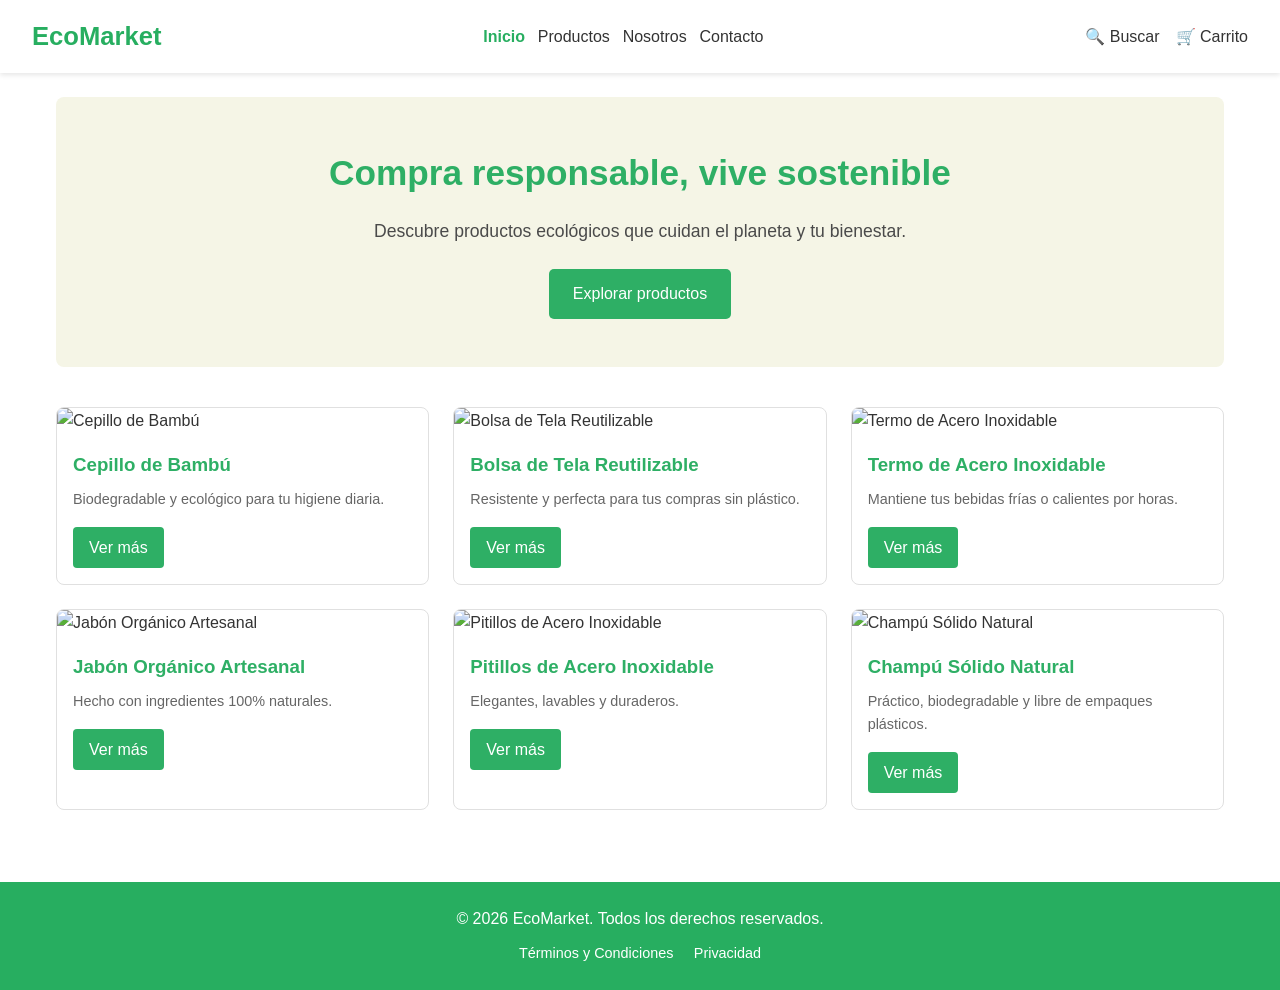
==== index.html @ b528566e "fix: corregir diseño responsive, rutas css y anclar footer al fondo de la pantalla" ====
<!DOCTYPE html>
<html lang="es">
<head>
  <meta charset="UTF-8">
  <meta name="viewport" content="width=device-width, initial-scale=1.0">
  <title>EcoMarket - Inicio</title>
  <link rel="stylesheet" href="Css/main.css">
  <link rel="stylesheet" href="Css/layout.css">
  <link rel="stylesheet" href="Css/components.css">
  <link rel="stylesheet" href="Css/animations.css">
</head>
<body>

  <!-- Encabezado -->
  <header class="header">
    <div class="logo">EcoMarket</div>
    <nav class="nav">
      <a href="index.html" class="active">Inicio</a>
      <a href="Views/productos.html">Productos</a>
      <a href="Views/sobre-nosotros.html">Nosotros</a>
      <a href="Views/contacto.html">Contacto</a>
    </nav>
    <div class="header-actions">
      <a href="Views/productos.html">🔍 Buscar</a>
      <a href="Views/contacto.html">🛒 Carrito</a>
    </div>
  </header>

  <!-- Contenido Principal -->
  <main class="container">

    <!-- Hero Banner -->
    <section class="hero-section">
      <h1>Compra responsable, vive sostenible</h1>
      <p>Descubre productos ecológicos que cuidan el planeta y tu bienestar.</p>
      <a href="Views/productos.html" class="btn btn-hero">Explorar productos</a>
    </section>

    <!-- Grid de Productos -->
    <div class="product-grid">

      <!-- Producto 1 -->
      <article class="card">
        <img src="Img/products/cepillo.jpg" alt="Cepillo de Bambú" class="card-img">
        <div class="card-body">
          <h3>Cepillo de Bambú</h3>
          <p class="card-desc">Biodegradable y ecológico para tu higiene diaria.</p>
          <a href="Views/productos.html" class="btn">Ver más</a>
        </div>
      </article>

      <!-- Producto 2 -->
      <article class="card">
        <img src="Img/products/bolsa.jpg" alt="Bolsa de Tela Reutilizable" class="card-img">
        <div class="card-body">
          <h3>Bolsa de Tela Reutilizable</h3>
          <p class="card-desc">Resistente y perfecta para tus compras sin plástico.</p>
          <a href="Views/productos.html" class="btn">Ver más</a>
        </div>
      </article>

      <!-- Producto 3 -->
      <article class="card">
        <img src="Img/products/termo.jpg" alt="Termo de Acero Inoxidable" class="card-img">
        <div class="card-body">
          <h3>Termo de Acero Inoxidable</h3>
          <p class="card-desc">Mantiene tus bebidas frías o calientes por horas.</p>
          <a href="Views/productos.html" class="btn">Ver más</a>
        </div>
      </article>

      <!-- Producto 4 -->
      <article class="card">
        <img src="Img/products/jabon.jpg" alt="Jabón Orgánico Artesanal" class="card-img">
        <div class="card-body">
          <h3>Jabón Orgánico Artesanal</h3>
          <p class="card-desc">Hecho con ingredientes 100% naturales.</p>
          <a href="Views/productos.html" class="btn">Ver más</a>
        </div>
      </article>

      <!-- Producto 5 -->
      <article class="card">
        <img src="Img/products/pitillos.jpg" alt="Pitillos de Acero Inoxidable" class="card-img">
        <div class="card-body">
          <h3>Pitillos de Acero Inoxidable</h3>
          <p class="card-desc">Elegantes, lavables y duraderos.</p>
          <a href="Views/productos.html" class="btn">Ver más</a>
        </div>
      </article>

      <!-- Producto 6 -->
      <article class="card">
        <img src="Img/products/champu.jpg" alt="Champú Sólido Natural" class="card-img">
        <div class="card-body">
          <h3>Champú Sólido Natural</h3>
          <p class="card-desc">Práctico, biodegradable y libre de empaques plásticos.</p>
          <a href="Views/productos.html" class="btn">Ver más</a>
        </div>
      </article>

    </div>

  </main>

  <!-- Pie de Página -->
  <footer class="footer footer-home">
    <p>&copy; 2026 EcoMarket. Todos los derechos reservados.</p>
    <div class="footer-links">
      <a href="#">Términos y Condiciones</a>
      <a href="#">Privacidad</a>
    </div>
  </footer>

</body>
</html>
---- Css/main.css ----
/* Reset básico y variables de color */
* {
  margin: 0;
  padding: 0;
  box-sizing: border-box;
  font-family: 'Segoe UI', Tahoma, Geneva, Verdana, sans-serif;
}

:root {
  --color-primary: #2ecc71;
  --color-dark: #27ae60;
  --color-bg: #f5f5dc;
  --color-text: #333333;
}

html, body {
  height: 100%;
}

body {
  background-color: #ffffff;
  color: var(--color-text);
  line-height: 1.6;
  display: flex;
  flex-direction: column;
  min-height: 100vh;
}

main.container {
  flex: 1;
}

.footer {
  margin-top: auto;
}
---- Css/layout.css ----
/* ==========================================
   LAYOUT GENERAL (Versión Celular Primero)
   ========================================== */

/* Asegurar altura completa para empujar el footer */
html, body {
  height: 100%;
  margin: 0;
}

body {
  display: flex;
  flex-direction: column;
  min-height: 100vh;
}

.header {
  display: flex;
  flex-direction: column;
  align-items: center;
  gap: 1rem;
  padding: 1rem;
  background-color: #ffffff;
  box-shadow: 0 2px 5px rgba(0,0,0,0.1);
  position: sticky;
  top: 0;
  z-index: 100;
}

.logo {
  font-size: 1.6rem;
  font-weight: bold;
  color: var(--color-dark);
}

.nav {
  display: flex;
  flex-wrap: wrap;
  justify-content: center;
  gap: 0.8rem;
}

.nav a {
  text-decoration: none;
  color: var(--color-text);
  font-weight: 500;
}

.nav a.active {
  color: var(--color-dark);
  font-weight: bold;
}

.header-actions {
  display: flex;
  gap: 1rem;
}

.header-actions a {
  text-decoration: none;
  color: var(--color-text);
}

/* --- BANNER HERO --- */
.hero {
  /* Imagen de fondo con filtro claro sobrepuesto para mantener legibilidad */
  background-image: linear-gradient(rgba(245, 245, 220, 0.75), rgba(245, 245, 220, 0.75)), url('../Img/hero/banner.png');
  background-size: cover;
  background-position: center;
  background-repeat: no-repeat;
  padding: 80px 20px;
  text-align: center;
  display: flex;
  align-items: center;
  justify-content: center;
}

.hero-content h1 {
  color: #2e7d32; /* Color verde del título */
  font-size: 2.5rem;
  margin-bottom: 15px;
}

.hero-content p {
  color: #333333;
  font-size: 1.1rem;
  margin-bottom: 25px;
}

.container {
  padding: 1.5rem 1rem;
  max-width: 1200px;
  margin: 0 auto;
  flex: 1; /* Hace que el contenido crezca y empuje el footer al fondo */
  width: 100%;
}

.section-title {
  text-align: center;
  margin-bottom: 1.5rem;
  color: var(--color-dark);
}

.product-grid {
  display: grid;
  grid-template-columns: 1fr;
  gap: 1.5rem;
}

.footer {
  background-color: var(--color-dark);
  color: #ffffff;
  text-align: center;
  padding: 1.5rem 1rem;
  margin-top: auto; /* Mantiene el footer pegado abajo */
}

.footer-links {
  margin-top: 0.5rem;
}

.footer a {
  color: #ffffff;
  margin: 0 8px;
  text-decoration: none;
  font-size: 0.9rem;
}

/* ==========================================
   MEDIA QUERIES (Adaptación para PC)
   ========================================== */
@media (min-width: 768px) {
  .header {
    flex-direction: row;
    justify-content: space-between;
    padding: 1rem 2rem;
  }

  .hero h1 {
    font-size: 2.5rem;
  }

  .hero p {
    font-size: 1.2rem;
  }

  .product-grid {
    grid-template-columns: repeat(2, 1fr);
  }
}

@media (min-width: 1024px) {
  .product-grid {
    grid-template-columns: repeat(3, 1fr);
  }
}
---- Css/components.css ----
/* Banner principal */
.banner {
  background-color: #f5f5e6;
  text-align: center;
  padding: 40px 20px;
  margin: 20px auto;
  max-width: 1000px;
  border-radius: 8px;
}

.banner h1 {
  color: #2eaf65;
  font-size: 32px;
  margin-bottom: 15px;
}

.banner p {
  color: #333333;
  font-size: 18px;
  margin-bottom: 20px;
}

.boton-banner {
  background-color: #2eaf65;
  color: white;
  padding: 10px 20px;
  text-decoration: none;
  border-radius: 5px;
  display: inline-block;
  font-weight: bold;
}

/* Grilla de Productos */
.contenedor-productos {
  display: flex;
  flex-wrap: wrap;
  justify-content: center;
  gap: 20px;
  max-width: 1000px;
  margin: 0 auto 40px auto;
}

/* Tarjetas */
.tarjeta {
  background-color: #ffffff;
  border: 1px solid #e0e0e0;
  border-radius: 8px;
  width: 300px;
  padding-bottom: 15px;
  text-align: left;
  box-shadow: 0px 2px 5px rgba(0,0,0,0.05);
}

.tarjeta img {
  width: 100%;
  height: 180px;
  background-color: #e0e0e0; /* Color gris de relleno mientras carga la imagen */
  object-fit: cover;
  border-top-left-radius: 8px;
  border-top-right-radius: 8px;
}

.tarjeta h3 {
  color: #2eaf65;
  font-size: 20px;
  margin: 15px 15px 5px 15px;
}

.tarjeta p {
  color: #666666;
  font-size: 14px;
  margin: 0 15px 15px 15px;
}

.boton-tarjeta {
  background-color: #2eaf65;
  color: white;
  padding: 8px 15px;
  text-decoration: none;
  border-radius: 4px;
  margin-left: 15px;
  display: inline-block;
  font-size: 14px;
}

/* --- Estilos del Inicio (Hero y Tarjetas) --- */

/* Hero Banner */
.hero-section {
  background-color: #f5f5e6;
  padding: 3rem 1rem;
  text-align: center;
  border-radius: 8px;
  margin-bottom: 2.5rem;
}

.hero-section h1 {
  color: #2eaf65;
  font-size: 2.2rem;
  margin-bottom: 1rem;
  font-weight: bold;
}

.hero-section p {
  color: #4a4a4a;
  margin-bottom: 1.5rem;
  font-size: 1.1rem;
}

.btn-hero {
  background-color: #2eaf65;
  color: white;
  padding: 0.75rem 1.5rem;
  border-radius: 5px;
  text-decoration: none;
  display: inline-block;
}

/* Grid de Productos */
.product-grid {
  display: grid;
  grid-template-columns: repeat(auto-fit, minmax(280px, 1fr));
  gap: 1.5rem;
}

/* Tarjetas de Productos */
.card {
  border: 1px solid #e0e0e0;
  border-radius: 8px;
  overflow: hidden;
  background: #fff;
}

.card-img {
  width: 100%;
  height: 200px;
  object-fit: cover;
}

.card-body {
  padding: 1rem;
}

.card-body h3 {
  color: #2eaf65;
  margin-bottom: 0.5rem;
}

.card-desc {
  color: #666;
  font-size: 0.9rem;
  margin-bottom: 1rem;
}

/* Botones en las tarjetas */
.card .btn {
  background-color: #2eaf65;
  color: white;
  border: none;
  padding: 0.5rem 1rem;
  border-radius: 4px;
  text-decoration: none;
  display: inline-block;
}

/* Margen del Footer en el Home */
.footer-home {
  margin-top: 3rem;
}

/* --- Estilos para Contacto y Filtros --- */

/* Sección de Contacto */
.contact-section {
  max-width: 600px;
  margin: 0 auto;
  padding: 2rem 1rem;
}

.contact-desc {
  text-align: center;
  color: #666;
  margin-bottom: 2rem;
}

.contact-form {
  display: flex;
  flex-direction: column;
  gap: 1.2rem;
  background: #fff;
  padding: 2rem;
  border-radius: 8px;
  border: 1px solid #e0e0e0;
  box-shadow: 0 2px 5px rgba(0,0,0,0.05);
}

.form-group {
  display: flex;
  flex-direction: column;
  gap: 0.4rem;
}

.form-group label {
  font-weight: bold;
  color: #333;
  font-size: 0.95rem;
}

.form-group input,
.form-group textarea {
  padding: 0.75rem;
  border: 1px solid #ccc;
  border-radius: 4px;
  font-size: 1rem;
  font-family: inherit;
}

.form-group input:focus,
.form-group textarea:focus {
  outline: none;
  border-color: #2eaf65;
}

/* Barra de Filtros en Productos */
.filters-bar {
  display: flex;
  justify-content: center;
  gap: 1rem;
  margin-bottom: 2rem;
  flex-wrap: wrap;
}

.filter-btn {
  padding: 0.5rem 1rem;
  background-color: #f1f1f1;
  color: #333;
  text-decoration: none;
  border-radius: 4px;
  font-size: 0.9rem;
  transition: background 0.3s;
}

.filter-btn:hover,
.filter-btn.active {
  background-color: #2eaf65;
  color: white;
}
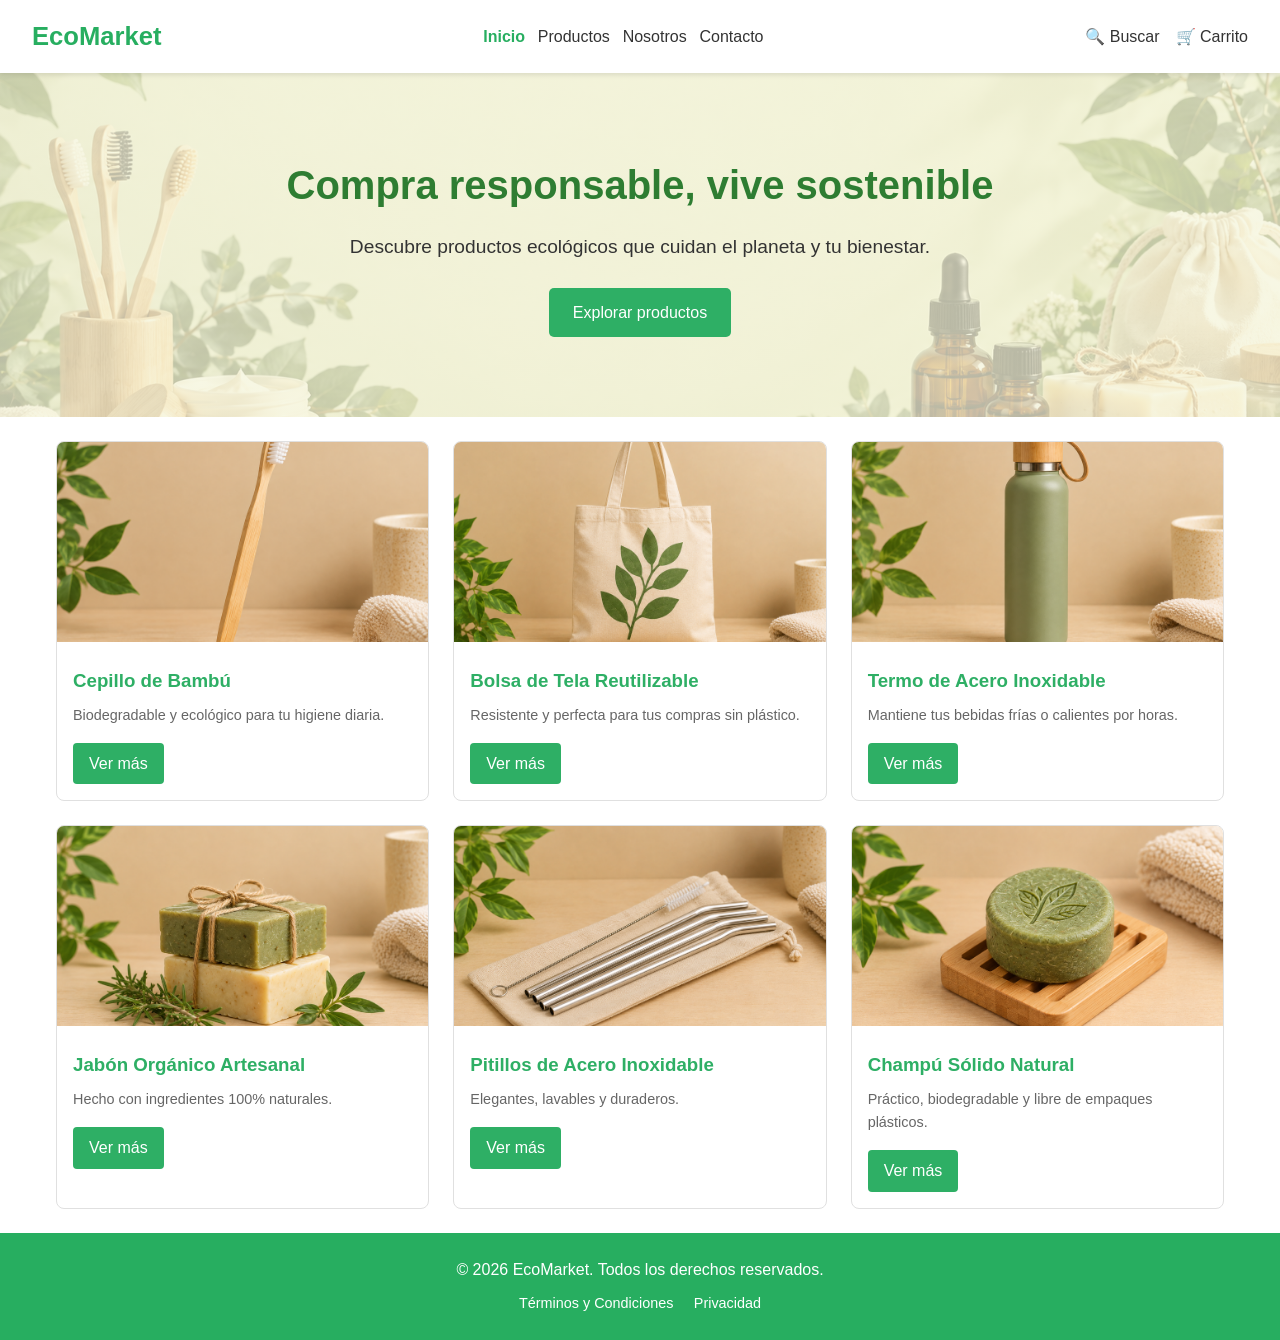
==== commit 82988223: "feat: completar diseño responsive, banner y documentación de EcoMarket" ====
--- a/index.html
+++ b/index.html
@@ -27,22 +27,24 @@
     </div>
   </header>
 
-  <!-- Contenido Principal -->
-  <main class="container">
-
-    <!-- Hero Banner -->
-    <section class="hero-section">
+  <!-- Banner Hero con Imagen de Fondo -->
+  <section class="hero">
+    <div class="hero-content">
       <h1>Compra responsable, vive sostenible</h1>
       <p>Descubre productos ecológicos que cuidan el planeta y tu bienestar.</p>
       <a href="Views/productos.html" class="btn btn-hero">Explorar productos</a>
-    </section>
+    </div>
+  </section>
+
+  <!-- Contenido Principal -->
+  <main class="container">
 
     <!-- Grid de Productos -->
     <div class="product-grid">
 
       <!-- Producto 1 -->
       <article class="card">
-        <img src="Img/products/cepillo.jpg" alt="Cepillo de Bambú" class="card-img">
+        <img src="Img/products/cepillo.png" alt="Cepillo de Bambú" class="card-img">
         <div class="card-body">
           <h3>Cepillo de Bambú</h3>
           <p class="card-desc">Biodegradable y ecológico para tu higiene diaria.</p>
@@ -52,7 +54,7 @@
 
       <!-- Producto 2 -->
       <article class="card">
-        <img src="Img/products/bolsa.jpg" alt="Bolsa de Tela Reutilizable" class="card-img">
+        <img src="Img/products/bolsa.png" alt="Bolsa de Tela Reutilizable" class="card-img">
         <div class="card-body">
           <h3>Bolsa de Tela Reutilizable</h3>
           <p class="card-desc">Resistente y perfecta para tus compras sin plástico.</p>
@@ -62,7 +64,7 @@
 
       <!-- Producto 3 -->
       <article class="card">
-        <img src="Img/products/termo.jpg" alt="Termo de Acero Inoxidable" class="card-img">
+        <img src="Img/products/termo.png" alt="Termo de Acero Inoxidable" class="card-img">
         <div class="card-body">
           <h3>Termo de Acero Inoxidable</h3>
           <p class="card-desc">Mantiene tus bebidas frías o calientes por horas.</p>
@@ -72,7 +74,7 @@
 
       <!-- Producto 4 -->
       <article class="card">
-        <img src="Img/products/jabon.jpg" alt="Jabón Orgánico Artesanal" class="card-img">
+        <img src="Img/products/jabon.png" alt="Jabón Orgánico Artesanal" class="card-img">
         <div class="card-body">
           <h3>Jabón Orgánico Artesanal</h3>
           <p class="card-desc">Hecho con ingredientes 100% naturales.</p>
@@ -82,7 +84,7 @@
 
       <!-- Producto 5 -->
       <article class="card">
-        <img src="Img/products/pitillos.jpg" alt="Pitillos de Acero Inoxidable" class="card-img">
+        <img src="Img/products/pitillos.png" alt="Pitillos de Acero Inoxidable" class="card-img">
         <div class="card-body">
           <h3>Pitillos de Acero Inoxidable</h3>
           <p class="card-desc">Elegantes, lavables y duraderos.</p>
@@ -92,7 +94,7 @@
 
       <!-- Producto 6 -->
       <article class="card">
-        <img src="Img/products/champu.jpg" alt="Champú Sólido Natural" class="card-img">
+        <img src="Img/products/champu.png" alt="Champú Sólido Natural" class="card-img">
         <div class="card-body">
           <h3>Champú Sólido Natural</h3>
           <p class="card-desc">Práctico, biodegradable y libre de empaques plásticos.</p>
@@ -105,7 +107,7 @@
   </main>
 
   <!-- Pie de Página -->
-  <footer class="footer footer-home">
+  <footer class="footer">
     <p>&copy; 2026 EcoMarket. Todos los derechos reservados.</p>
     <div class="footer-links">
       <a href="#">Términos y Condiciones</a>
